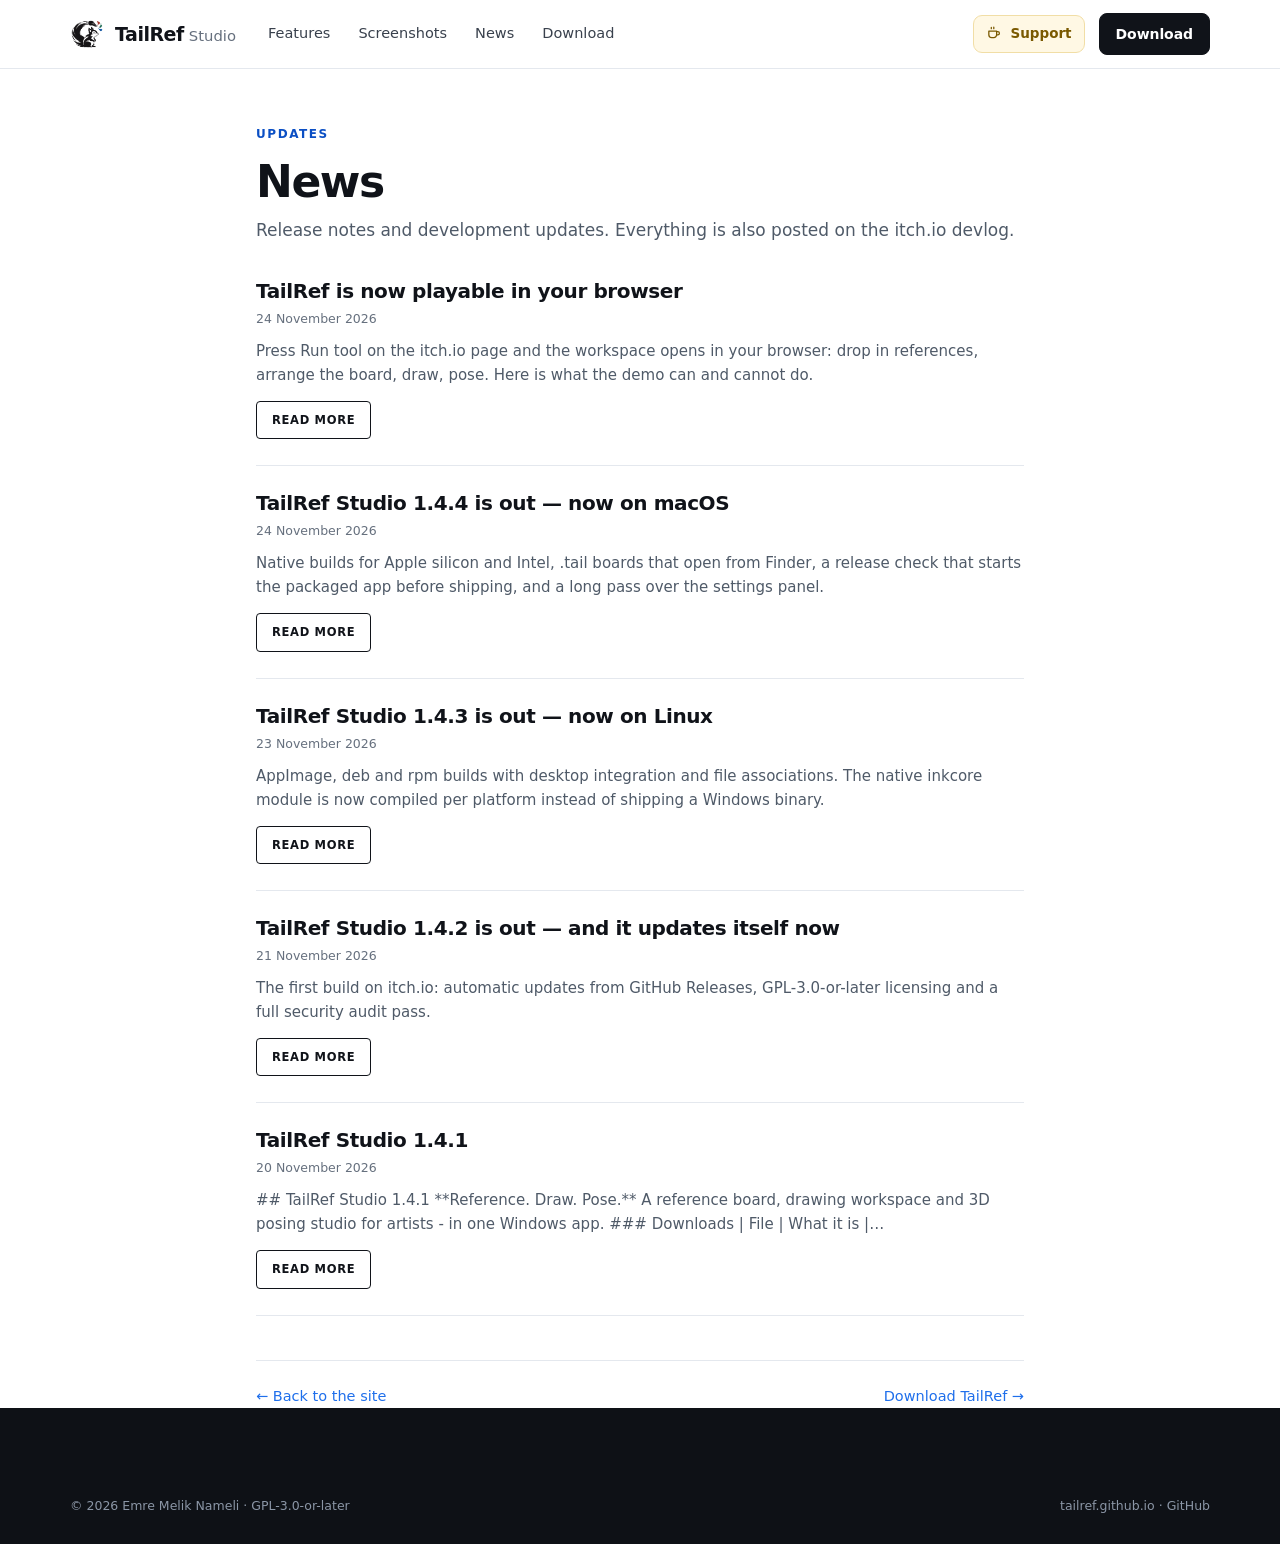
==== news/index.html @ 1ef4d55d "TailRef Studio website" ====
<!doctype html>
<html lang="en">
<head>
<meta charset="utf-8">
<meta name="viewport" content="width=device-width, initial-scale=1">
<title>News — TailRef Studio</title>
<meta name="description" content="Release notes, macOS and Linux launches, and development updates for TailRef Studio.">
<link rel="canonical" href="https://tailref.github.io/news/">
<link rel="alternate" type="application/rss+xml" title="TailRef Studio news" href="https://tailref.github.io/feed.xml">
<meta name="theme-color" content="#ffffff">
<meta name="author" content="Emre Melik Nameli">
<meta property="og:type" content="website">
<meta property="og:locale" content="en_US">
<meta property="og:site_name" content="TailRef Studio">
<meta property="og:title" content="News — TailRef Studio">
<meta property="og:description" content="Release notes, macOS and Linux launches, and development updates for TailRef Studio.">
<meta property="og:url" content="https://tailref.github.io/news/">
<meta property="og:image" content="https://tailref.github.io/assets/og.png">
<meta name="twitter:card" content="summary_large_image">
<meta name="twitter:image" content="https://tailref.github.io/assets/og.png">
<link rel="icon" href="../assets/favicon.png" sizes="256x256" type="image/png">
<link rel="stylesheet" href="../styles.css">
<script type="application/ld+json">
{
  "@context": "https://schema.org",
  "@graph": [
    {
      "@type": "CollectionPage",
      "@id": "https://tailref.github.io/news/#page",
      "url": "https://tailref.github.io/news/",
      "name": "News — TailRef Studio",
      "description": "Release notes, macOS and Linux launches, and development updates for TailRef Studio.",
      "inLanguage": "en",
      "isPartOf": { "@id": "https://tailref.github.io/#website" },
      "mainEntity": {
        "@type": "ItemList",
        "itemListElement": [
          { "@type": "ListItem", "position": 1, "url": "https://tailref.github.io/news/tailref-is-now-playable-in-your-browser.html", "name": "TailRef is now playable in your browser" },
          { "@type": "ListItem", "position": 2, "url": "https://tailref.github.io/news/tailref-studio-144-is-out-now-on-macos.html", "name": "TailRef Studio 1.4.4 is out — now on macOS" },
          { "@type": "ListItem", "position": 3, "url": "https://tailref.github.io/news/tailref-studio-143-is-out-now-on-linux.html", "name": "TailRef Studio 1.4.3 is out — now on Linux" },
          { "@type": "ListItem", "position": 4, "url": "https://tailref.github.io/news/tailref-studio-142-is-out-and-it-updates-itself-now.html", "name": "TailRef Studio 1.4.2 is out — and it updates itself now" }
        ]
      }
    },
    {
      "@type": "BreadcrumbList",
      "itemListElement": [
        { "@type": "ListItem", "position": 1, "name": "Home", "item": "https://tailref.github.io/" },
        { "@type": "ListItem", "position": 2, "name": "News", "item": "https://tailref.github.io/news/" }
      ]
    }
  ]
}
</script>
</head>
<body>
<a class="skip-link" href="#main">Skip to content</a>

<header class="site-head">
  <div class="wrap head-inner">
    <a class="brand" href="../index.html" aria-label="TailRef Studio — home">
      <img class="brand-mark" src="../assets/logo.png" width="36" height="36" alt="" decoding="async">
      <span class="brand-text">TailRef<em>Studio</em></span>
    </a>
          <button class="nav-btn" type="button" aria-label="Menu" aria-expanded="false" aria-controls="site-nav">
        <svg viewBox="0 0 24 24" width="18" height="18" fill="none" stroke="currentColor" stroke-width="2" stroke-linecap="round" aria-hidden="true"><path d="M4 7h16M4 12h16M4 17h16"/></svg>
      </button>
    <nav class="site-nav" id="site-nav" aria-label="Main">
      <a href="../index.html#features">Features</a>
      <a href="../index.html#screens">Screenshots</a>
      <a href="./">News</a>
      <a href="../index.html#download">Download</a>
    </nav>
    <div class="head-actions">
            <a class="head-link head-link-support" href="https://www.buymeacoffee.com/roxsmb" rel="noopener" aria-label="Support TailRef — buy me a coffee">
        <svg viewBox="0 0 24 24" width="17" height="17" fill="none" stroke="currentColor" stroke-width="1.8" stroke-linecap="round" stroke-linejoin="round" aria-hidden="true"><path d="M4 8.5h11v5.2a4 4 0 0 1-4 4H8a4 4 0 0 1-4-4V8.5Z"/><path d="M15 9.5h1.7a2.2 2.2 0 0 1 0 4.4H15"/><path d="M7.5 3.4v1.8M11 3v2.2"/></svg>
        <span class="support-text">Support</span>
      </a>
      <a class="btn btn-sm" href="../index.html#download">Download</a>
    </div>
  </div>
</header>

<main id="main">
  <div class="wrap">
    <section class="post" style="padding-bottom:0">
      <p class="post-kicker">Updates</p>
      <h1 style="margin-bottom:10px">News</h1>
      <p class="section-sub" style="margin-bottom:36px">Release notes and development updates. Everything is also posted on the <a href="https://roxsmb.itch.io/tailref/devlog" rel="noopener">itch.io devlog</a>.</p>

      <div class="news-list" data-news-list data-news-base="" data-news-limit="30" data-news-feed="../news.json">
        <article data-date="2026-11-24">
          <h2><a href="tailref-is-now-playable-in-your-browser.html">TailRef is now playable in your browser</a></h2>
          <p class="news-date">24 November 2026</p>
          <p class="news-excerpt">Press Run tool on the itch.io page and the workspace opens in your browser: drop in references, arrange the board, draw, pose. Here is what the demo can and cannot do.</p>
          <a class="btn btn-outline btn-xs" href="tailref-is-now-playable-in-your-browser.html" >Read more<span class="sr-only">: TailRef is now playable in your browser</span></a>
        </article>

        <article data-release="1.4.4" data-date="2026-11-24">
          <h2><a href="tailref-studio-144-is-out-now-on-macos.html">TailRef Studio 1.4.4 is out — now on macOS</a></h2>
          <p class="news-date">24 November 2026</p>
          <p class="news-excerpt">Native builds for Apple silicon and Intel, .tail boards that open from Finder, a release check that starts the packaged app before shipping, and a long pass over the settings panel.</p>
          <a class="btn btn-outline btn-xs" href="tailref-studio-144-is-out-now-on-macos.html" >Read more<span class="sr-only">: TailRef Studio 1.4.4 is out — now on macOS</span></a>
        </article>

        <article data-release="1.4.3" data-date="2026-11-23">
          <h2><a href="tailref-studio-143-is-out-now-on-linux.html">TailRef Studio 1.4.3 is out — now on Linux</a></h2>
          <p class="news-date">23 November 2026</p>
          <p class="news-excerpt">AppImage, deb and rpm builds with desktop integration and file associations. The native inkcore module is now compiled per platform instead of shipping a Windows binary.</p>
          <a class="btn btn-outline btn-xs" href="tailref-studio-143-is-out-now-on-linux.html" >Read more<span class="sr-only">: TailRef Studio 1.4.3 is out — now on Linux</span></a>
        </article>

        <article data-release="1.4.2" data-date="2026-11-21">
          <h2><a href="tailref-studio-142-is-out-and-it-updates-itself-now.html">TailRef Studio 1.4.2 is out — and it updates itself now</a></h2>
          <p class="news-date">21 November 2026</p>
          <p class="news-excerpt">The first build on itch.io: automatic updates from GitHub Releases, GPL-3.0-or-later licensing and a full security audit pass.</p>
          <a class="btn btn-outline btn-xs" href="tailref-studio-142-is-out-and-it-updates-itself-now.html" >Read more<span class="sr-only">: TailRef Studio 1.4.2 is out — and it updates itself now</span></a>
        </article>
      </div>

      <nav class="post-nav">
        <a href="../index.html">← Back to the site</a>
        <a href="../index.html#download">Download TailRef →</a>
      </nav>
    </section>
  </div>
</main>

<footer class="site-foot">
  <div class="wrap foot-legal">
    <span>© <span id="year">2026</span> Emre Melik Nameli · GPL-3.0-or-later</span>
    <span><a href="../index.html">tailref.github.io</a> · <a href="https://github.com/Roxsmb/tailref" rel="noopener">GitHub</a></span>
  </div>
</footer>
<script>document.getElementById("year").textContent = new Date().getFullYear();</script>
<script src="../releases.js" defer></script>
<script src="../nav.js" defer></script>
</body>
</html>
---- styles.css ----
/* ============================================================
   TailRef Studio — site styles
   ============================================================ */

:root{
  --ink:#101319;
  --ink-2:#39414d;
  --muted:#4f5a68;
  --muted-2:#66707e;
  --line:#e4e8ee;
  --line-strong:#d3d9e2;
  --bg:#ffffff;
  --soft:#f6f7fa;
  --soft-2:#eef1f6;
  --accent:#1f6feb;
  --accent-ink:#0b4fc4;
  --accent-soft:rgba(31,111,235,.08);
  --radius:18px;
  --radius-sm:12px;
  --wrap:1140px;
  --ease:cubic-bezier(.22,1,.36,1);
  --shadow-sm:0 1px 2px rgba(16,19,25,.04),0 8px 24px rgba(16,19,25,.05);
  --shadow-md:0 2px 4px rgba(16,19,25,.04),0 18px 50px rgba(16,19,25,.10);
  --shadow-lg:0 4px 8px rgba(16,19,25,.05),0 40px 90px rgba(16,19,25,.14);
}

*{box-sizing:border-box}

html{
  scroll-behavior:smooth;
  scroll-padding-top:84px;
  -webkit-text-size-adjust:100%;
}

body{
  margin:0;
  background:var(--bg);
  color:var(--ink);
  font:16px/1.6 ui-sans-serif,system-ui,-apple-system,"Segoe UI",Roboto,"Helvetica Neue",Arial,sans-serif;
  -webkit-font-smoothing:antialiased;
  -moz-osx-font-smoothing:grayscale;
  text-rendering:optimizeLegibility;
}

img{max-width:100%;height:auto;display:block}
picture{display:block}
a{color:inherit;text-decoration:none}
[hidden]{display:none!important}
h1,h2,h3,h4{margin:0;letter-spacing:-.02em;line-height:1.15}
p{margin:0}
code{
  font-family:ui-monospace,SFMono-Regular,"JetBrains Mono",Consolas,monospace;
  font-size:.9em;
  background:var(--soft-2);
  border:1px solid var(--line);
  border-radius:6px;
  padding:1px 5px;
  color:var(--ink-2);
}

.wrap{width:min(var(--wrap),calc(100% - 48px));margin-inline:auto}

.skip-link{
  position:absolute;left:-9999px;top:0;z-index:100;
  background:var(--ink);color:#fff;padding:10px 16px;border-radius:0 0 8px 0;
}
.skip-link:focus{left:0}

/* ---------------- header ---------------- */

.site-head{
  position:sticky;top:0;z-index:50;
  background:rgba(255,255,255,.94);
  backdrop-filter:saturate(180%) blur(18px);
  border-bottom:1px solid var(--line);
}
.head-inner{
  display:flex;align-items:center;gap:32px;
  height:68px;
}

.brand{display:inline-flex;align-items:center;gap:11px;flex:none}
.brand-mark{
  width:34px;height:34px;object-fit:contain;flex:none;
  border-radius:9px;
}
.brand-text{
  font-size:19px;font-weight:750;letter-spacing:-.025em;color:var(--ink);
  display:inline-flex;align-items:baseline;gap:5px;
}
.brand-text em{
  font-style:normal;font-weight:500;font-size:.78em;letter-spacing:0;
  color:var(--muted-2);
}

.site-nav{
  display:flex;align-items:center;gap:28px;
  font-size:14.5px;font-weight:500;color:var(--ink-2);
  margin-right:auto;
}
.site-nav a{padding:6px 0;position:relative}
.site-nav a:hover{color:var(--ink)}
.site-nav a::after{
  content:"";position:absolute;left:0;right:0;bottom:0;height:2px;
  background:var(--ink);border-radius:2px;
  transform:scaleX(0);transform-origin:left;transition:transform .2s var(--ease);
}
.site-nav a:hover::after{transform:scaleX(1)}

.head-actions{display:flex;align-items:center;gap:14px;flex:none}
.head-link{
  display:inline-flex;align-items:center;justify-content:center;
  color:var(--muted);padding:6px;border-radius:8px;transition:color .15s,background .15s;
}
.head-link:hover{color:var(--ink);background:var(--soft)}
.head-link-text{font-size:14px;font-weight:500;padding:6px 8px}

.head-link-support{
  gap:7px;padding:7px 12px;border-radius:9px;
  background:#fff8e4;border:1px solid #f1dea6;color:#7a5900;
  font-size:13.5px;font-weight:600;
}
.head-link-support:hover{background:#fff2cd;border-color:#e6cc84;color:#6a4c00}
.head-link-support svg{flex:none}

.nav-btn{
  display:none;align-items:center;justify-content:center;
  width:38px;height:38px;flex:none;
  background:#fff;border:1px solid var(--line-strong);border-radius:9px;
  color:var(--ink);cursor:pointer;
  transition:background .15s,border-color .15s;
}
.nav-btn:hover{background:var(--soft);border-color:var(--muted-2)}
.nav-btn svg{display:block}

.sr-only{
  position:absolute;width:1px;height:1px;padding:0;margin:-1px;
  overflow:hidden;clip:rect(0 0 0 0);white-space:nowrap;border:0;
}

/* ---------------- buttons ---------------- */

.btn{
  display:inline-flex;align-items:center;justify-content:center;gap:8px;
  padding:12px 22px;border-radius:10px;border:1px solid var(--ink);
  background:var(--ink);color:#fff;
  font:inherit;font-size:15px;font-weight:600;letter-spacing:-.005em;
  cursor:pointer;white-space:nowrap;
  transition:transform .18s var(--ease),background .18s,border-color .18s,box-shadow .18s;
}
.btn:hover{background:#000;transform:translateY(-1px);box-shadow:0 10px 24px rgba(16,19,25,.18)}
.btn:active{transform:translateY(0)}

.btn-sm{padding:9px 16px;font-size:14px;border-radius:8px}
.btn-lg{padding:15px 28px;font-size:16px;border-radius:12px}
.btn-block{width:100%;padding:12px 16px;font-size:14.5px}

.btn-ghost{
  background:#fff;color:var(--ink);border-color:var(--line-strong);
}
.btn-ghost:hover{background:var(--soft);border-color:var(--muted-2);box-shadow:none}

.btn-outline{
  background:transparent;color:var(--ink);border:1px solid var(--ink);
  font-size:12.5px;font-weight:600;letter-spacing:.06em;text-transform:uppercase;
  padding:10px 18px;border-radius:4px;
}
.btn-outline:hover{background:var(--ink);color:#fff;box-shadow:none;transform:none}
.btn-xs{padding:9px 15px;font-size:11.5px}

/* ---------------- hero ---------------- */

.hero{
  padding:76px 0 0;
  background:
    radial-gradient(900px 460px at 50% -10%,rgba(31,111,235,.10),transparent 70%),
    linear-gradient(180deg,#fbfcfe 0%,#ffffff 62%);
  border-bottom:1px solid var(--line);
}
.hero-copy{text-align:center;max-width:860px}

.eyebrow{
  display:inline-block;margin:0 0 20px;
  font-size:12px;font-weight:700;letter-spacing:.14em;text-transform:uppercase;
  color:var(--accent-ink);
}
.hero h1{
  font-size:clamp(40px,6.2vw,68px);
  font-weight:780;letter-spacing:-.042em;line-height:1.02;
  margin:0 0 22px;
}
.hero h1 span{display:block;color:var(--muted-2);font-weight:700}

.lede{
  margin:0 auto 32px;max-width:44em;
  font-size:18.5px;line-height:1.62;color:var(--muted);
}

.hero-cta{display:flex;justify-content:center;gap:12px;flex-wrap:wrap}

.hero-meta{
  margin:22px 0 0;font-size:13.5px;color:var(--muted-2);
  display:flex;align-items:center;justify-content:center;gap:10px;flex-wrap:wrap;
}
.hero-meta strong{color:var(--ink-2);font-weight:600}
.dot{width:3px;height:3px;border-radius:50%;background:var(--line-strong);display:inline-block}

.hero-shot{margin:58px 0 0;padding-bottom:0}
.hero-shot img{
  width:100%;border-radius:var(--radius) var(--radius) 0 0;
  border:1px solid var(--line-strong);border-bottom:0;
  box-shadow:var(--shadow-lg);
}

/* ---------------- pillars ---------------- */

.pillars{border-bottom:1px solid var(--line);background:#fff}
.pillars-grid{
  display:grid;grid-template-columns:repeat(3,1fr);
  gap:0;
}
.pillar{
  padding:34px 40px 38px;
  border-left:1px solid var(--line);
}
.pillar:first-child{border-left:0;padding-left:0}
.pillar:last-child{padding-right:0}
.pillar h2{
  font-size:12px;font-weight:700;letter-spacing:.13em;text-transform:uppercase;
  color:var(--accent);margin-bottom:10px;
}
.pillar p{font-size:15px;line-height:1.6;color:var(--muted)}

/* ---------------- sections ---------------- */

.section{padding:88px 0}
.section-soft{background:var(--soft);border-block:1px solid var(--line)}

.section-title{
  font-size:clamp(28px,3.6vw,40px);
  font-weight:740;letter-spacing:-.03em;line-height:1.1;
  margin:0 0 12px;
}
.section-sub{
  margin:0 0 48px;max-width:52em;
  font-size:17px;color:var(--muted);
}
.section-head{
  display:flex;align-items:flex-end;justify-content:space-between;
  gap:24px;margin-bottom:40px;
}
.section-head .section-title{margin:0}

/* ---------------- intro / what is ---------------- */

.intro-grid{
  display:grid;grid-template-columns:1.55fr .92fr;gap:64px;align-items:start;
}
.intro-copy .section-title{margin-bottom:18px;max-width:22ch}
.intro-copy p{
  margin:0 0 16px;max-width:64ch;
  font-size:16.5px;line-height:1.72;color:var(--muted);
}
.intro-copy p:last-child{margin-bottom:0}
.intro-copy a{color:var(--accent);border-bottom:1px solid rgba(31,111,235,.28)}
.intro-copy a:hover{border-bottom-color:currentColor}

.intro-side{
  padding:26px 28px;border:1px solid var(--line-strong);border-radius:14px;
  background:var(--soft);
}
.intro-side h3{
  margin:0 0 16px;font-size:11.5px;font-weight:700;
  letter-spacing:.13em;text-transform:uppercase;color:var(--muted-2);
}
.intro-list{
  list-style:none;margin:0 0 20px;padding:0;
  display:grid;gap:13px;font-size:14px;line-height:1.55;color:var(--muted);
}
.intro-list strong{display:block;color:var(--ink);font-weight:650;font-size:14.5px}
.link-arrow{
  display:inline-block;font-size:14px;font-weight:650;color:var(--accent-ink);
}
.link-arrow:hover{text-decoration:underline;text-underline-offset:3px}

/* ---------------- news ---------------- */

.news{border-bottom:1px solid var(--line)}
.news-grid{
  display:grid;grid-template-columns:repeat(4,1fr);gap:30px;
}
.news-card{display:flex;flex-direction:column;align-items:flex-start}
.news-card h3{
  font-size:18.5px;font-weight:680;letter-spacing:-.018em;line-height:1.32;
  margin:0 0 8px;
}
.news-card h3 a:hover{color:var(--accent)}
.news-date{
  font-size:12.5px;color:var(--muted-2);
  margin:0 0 12px;
}
.news-excerpt{
  font-size:14.5px;line-height:1.6;color:var(--muted);
  margin:0 0 18px;
}
.news-card .btn-outline{margin-top:auto}

/* ---------------- features ---------------- */

.feature{
  display:grid;grid-template-columns:1.08fr .92fr;
  gap:60px;align-items:center;
  padding:48px 0;
}
.feature + .feature{border-top:1px solid var(--line)}
.feature.reverse .feature-media{order:2}

.feature-media img{
  width:100%;border-radius:var(--radius-sm);
  border:1px solid var(--line-strong);
  box-shadow:var(--shadow-md);
}
.feature-copy h3{
  font-size:24px;font-weight:700;letter-spacing:-.022em;margin:0 0 12px;
}
.feature-copy p{font-size:16px;line-height:1.65;color:var(--muted);margin:0 0 18px}

.checks{list-style:none;margin:0;padding:0;display:grid;gap:9px}
.checks li{
  position:relative;padding-left:26px;
  font-size:14.5px;color:var(--ink-2);
}
.checks li::before{
  content:"";position:absolute;left:0;top:2px;
  width:16px;height:16px;border-radius:50%;
  background:var(--accent-soft);
}
.checks li::after{
  content:"";position:absolute;left:5px;top:6px;
  width:6px;height:3px;border-left:1.8px solid var(--accent);border-bottom:1.8px solid var(--accent);
  transform:rotate(-45deg);
}

.soon{
  display:inline-block;margin-left:4px;vertical-align:1px;
  padding:1px 7px;border-radius:999px;
  background:var(--soft-2);border:1px solid var(--line-strong);
  color:var(--muted);font-size:10.5px;font-weight:650;
  letter-spacing:.05em;text-transform:uppercase;white-space:nowrap;
}

/* ---------------- gallery ---------------- */

.gallery{display:grid;grid-template-columns:repeat(3,1fr);gap:22px}
.gallery figure{margin:0}
.gallery img{
  width:100%;aspect-ratio:16/9;object-fit:cover;
  border-radius:var(--radius-sm);
  border:1px solid var(--line-strong);
  background:var(--soft-2);
  box-shadow:var(--shadow-sm);
  transition:transform .25s var(--ease),box-shadow .25s var(--ease);
}
.gallery a:hover img{transform:translateY(-3px);box-shadow:var(--shadow-md)}
.gallery figcaption{
  margin-top:10px;font-size:13.5px;color:var(--muted);
}

/* ---------------- download ---------------- */

.download{border-bottom:1px solid var(--line)}

.os-hint{
  display:inline-block;margin-left:10px;
  padding:3px 10px;border-radius:999px;
  background:var(--accent-soft);color:var(--accent-ink);
  font-size:12.5px;font-weight:600;
}

.os-grid{display:grid;grid-template-columns:repeat(3,1fr);gap:20px}

.os-card{
  display:flex;flex-direction:column;
  background:#fff;border:1px solid var(--line-strong);
  border-radius:var(--radius);
  padding:26px 26px 24px;
  box-shadow:var(--shadow-sm);
  transition:border-color .2s,box-shadow .2s,transform .2s var(--ease);
}
.os-card:hover{border-color:var(--muted-2);box-shadow:var(--shadow-md);transform:translateY(-2px)}
.os-card.is-current{
  border-color:var(--accent);
  box-shadow:0 0 0 1px var(--accent),var(--shadow-md);
}

.os-head{display:flex;align-items:center;gap:14px;margin-bottom:22px}
.os-icon{
  display:inline-flex;align-items:center;justify-content:center;
  width:44px;height:44px;flex:none;
  border-radius:12px;background:var(--soft-2);color:var(--ink);
}
.os-card.is-current .os-icon{background:var(--accent-soft);color:var(--accent-ink)}
.os-head h3{font-size:18px;font-weight:700;letter-spacing:-.02em;margin:0 0 2px}
.os-sub{font-size:13px;color:var(--muted);margin:0}

.os-card .btn-block{margin-bottom:10px}
.link-quiet{
  display:block;font-size:13.5px;color:var(--accent);
  padding:5px 0;
}
.link-quiet:hover{text-decoration:underline;text-underline-offset:3px}
.os-card .link-quiet:first-of-type{margin-top:2px}

.dl-notes{
  display:grid;grid-template-columns:1fr 1fr;gap:48px;
  margin-top:48px;padding-top:34px;
  border-top:1px solid var(--line);
}
.dl-notes h3{
  font-size:12px;font-weight:700;letter-spacing:.12em;text-transform:uppercase;
  color:var(--muted-2);margin:0 0 14px;
}
.link-list{list-style:none;margin:0;padding:0;display:grid;gap:9px}
.link-list li{font-size:14.5px;color:var(--ink-2)}
.link-list a{color:var(--accent);border-bottom:1px solid transparent}
.link-list a:hover{border-bottom-color:currentColor}
.link-list.plain li{color:var(--muted);padding-left:0}

.dl-warning{
  margin:34px 0 0;padding:16px 20px;
  background:#fff;border:1px solid var(--line-strong);
  border-left:3px solid var(--accent);
  border-radius:8px;
  font-size:14px;color:var(--muted);
}
.dl-warning strong{color:var(--ink);font-weight:650}

/* ---------------- foss ---------------- */

.foss-grid{
  display:grid;grid-template-columns:repeat(4,1fr);gap:26px;
  margin-bottom:40px;
}
.foss-grid h3{font-size:15px;font-weight:650;margin:0 0 6px}
.foss-grid p{font-size:14px;line-height:1.6;color:var(--muted)}
.foss-cta{display:flex;gap:12px;flex-wrap:wrap}

/* ---------------- faq ---------------- */

.faq .section-title{margin-bottom:34px}
.faq details{border-bottom:1px solid var(--line);padding:20px 2px}
.faq details:first-of-type{border-top:1px solid var(--line)}
.faq summary{
  cursor:pointer;list-style:none;
  display:flex;align-items:center;justify-content:space-between;gap:20px;
  font-size:16.5px;font-weight:620;letter-spacing:-.01em;
}
.faq summary::-webkit-details-marker{display:none}
.faq summary::after{
  content:"";flex:none;
  width:12px;height:12px;
  border-right:1.8px solid var(--muted);
  border-bottom:1.8px solid var(--muted);
  transform:rotate(45deg) translateY(-2px);
  transition:transform .22s var(--ease);
}
.faq details[open] summary::after{transform:rotate(225deg) translateY(-2px)}
.faq details p{margin:14px 0 4px;max-width:64em;color:var(--muted);font-size:15.5px;line-height:1.65}
.faq details a{color:var(--accent)}
.faq details a:hover{text-decoration:underline;text-underline-offset:3px}

/* ---------------- article / news post ---------------- */

.post{max-width:768px;margin:0 auto;padding:56px 0 80px}
.post-kicker{
  font-size:12px;font-weight:700;letter-spacing:.13em;text-transform:uppercase;
  color:var(--accent-ink);
}
.post h1{
  font-size:clamp(30px,4.6vw,44px);font-weight:750;letter-spacing:-.032em;line-height:1.1;
  margin:14px 0 16px;
}
.post-meta{
  display:flex;align-items:center;gap:10px;flex-wrap:wrap;
  font-size:14px;color:var(--muted-2);
}
.post-meta strong{color:var(--ink-2);font-weight:600}

.post-body{margin-top:38px;font-size:17px;line-height:1.72;color:var(--ink-2)}
.post-body h2{
  font-size:23px;font-weight:700;letter-spacing:-.022em;color:var(--ink);
  margin:40px 0 12px;
}
.post-body h3{
  font-size:18.5px;font-weight:680;letter-spacing:-.015em;color:var(--ink);
  margin:32px 0 10px;
}
.post-body p{margin:0 0 18px}
.post-body ul{margin:0 0 18px;padding-left:22px}
.post-body li{margin:0 0 9px}
.post-body strong{color:var(--ink);font-weight:650}
.post-body a{color:var(--accent);border-bottom:1px solid rgba(31,111,235,.28)}
.post-body a:hover{border-bottom-color:currentColor}
.post-body figure{margin:26px 0}
.post-body figure img{
  width:100%;border-radius:12px;border:1px solid var(--line-strong);
  background:var(--soft-2);
}
.post-body figcaption{margin-top:9px;font-size:13.5px;color:var(--muted)}
.post-body pre{
  margin:0 0 18px;padding:14px 16px;border-radius:10px;
  background:#0f1217;color:#e6ebf2;overflow:auto;font-size:13.5px;line-height:1.6;
}
.post-body pre code{background:none;border:0;padding:0;color:inherit;font-size:inherit}

.post-body .table-wrap{
  margin:0 0 22px;border:1px solid var(--line-strong);border-radius:10px;
  overflow-x:auto;
}
.post-body table{width:100%;border-collapse:collapse;font-size:14.5px;min-width:420px}
.post-body th,.post-body td{
  padding:10px 14px;text-align:left;vertical-align:top;
  border-bottom:1px solid var(--line);
}
.post-body th{
  background:var(--soft);color:var(--ink);
  font-size:12.5px;font-weight:650;letter-spacing:.03em;
}
.post-body tbody tr:last-child td{border-bottom:0}
.post-body blockquote{
  margin:0 0 18px;padding:2px 0 2px 18px;
  border-left:3px solid var(--line-strong);color:var(--muted);
}
.post-body hr{border:0;border-top:1px solid var(--line);margin:34px 0}

.release-loading{padding:44px 0;color:var(--muted);font-size:15px}

.release-downloads{margin-top:40px;padding-top:28px;border-top:1px solid var(--line)}
.release-downloads h2{font-size:21px;font-weight:700;letter-spacing:-.02em;margin:0 0 4px}
.release-downloads ul{list-style:none;margin:16px 0 0;padding:0;display:grid;gap:8px}
.release-downloads li a{
  display:flex;align-items:baseline;justify-content:space-between;gap:16px;
  padding:11px 14px;border:1px solid var(--line-strong);border-radius:9px;
  font-size:14px;color:var(--ink-2);
  transition:background .15s,border-color .15s;
}
.release-downloads li a:hover{background:var(--soft);border-color:var(--muted-2)}
.release-size{color:var(--muted-2);font-size:12.5px;white-space:nowrap}
.release-note{margin-top:14px;font-size:13.5px;color:var(--muted)}
.release-note a{color:var(--accent)}

.post-cta{
  margin-top:46px;padding:24px 26px;
  display:flex;align-items:center;justify-content:space-between;gap:18px;flex-wrap:wrap;
  background:var(--soft);border:1px solid var(--line-strong);border-radius:14px;
}
.post-cta p{margin:0;font-size:14.5px;color:var(--muted)}
.post-cta strong{display:block;color:var(--ink);font-size:16px;margin-bottom:2px}

.post-nav{
  margin-top:44px;padding-top:24px;border-top:1px solid var(--line);
  display:flex;justify-content:space-between;gap:20px;flex-wrap:wrap;
  font-size:14.5px;
}
.post-nav a{color:var(--accent)}
.post-nav a:hover{text-decoration:underline;text-underline-offset:3px}

.news-list{display:grid;gap:0;max-width:820px}
.news-list article{padding:26px 0;border-bottom:1px solid var(--line)}
.news-list article:first-child{padding-top:0}
.news-list h2{font-size:20px;font-weight:680;letter-spacing:-.02em;margin:0 0 6px}
.news-list h2 a:hover{color:var(--accent)}
.news-list .news-date{margin:0 0 10px}
.news-list p.news-excerpt{margin:0 0 12px;color:var(--muted);font-size:15px}
.news-list .btn-outline{margin-top:2px}

/* ---------------- footer ---------------- */

.site-foot{
  background:#0e1116;color:#c8d0dc;
  padding:64px 0 28px;
}
.foot-top{
  display:grid;grid-template-columns:1.1fr 1.6fr;gap:56px;
  padding-bottom:44px;border-bottom:1px solid rgba(255,255,255,.10);
}
.brand-light .brand-text{color:#fff}
.brand-light .brand-text em{color:#7b8798}
.foot-brand p{
  margin:16px 0 0;max-width:30em;
  font-size:14.5px;line-height:1.6;color:#8d99a9;
}
.foot-cols{display:grid;grid-template-columns:repeat(3,1fr);gap:32px}
.foot-cols h3{
  font-size:11.5px;font-weight:700;letter-spacing:.13em;text-transform:uppercase;
  color:#8b96a6;margin:0 0 14px;
}
.foot-cols a{
  display:block;font-size:14.5px;color:#c8d0dc;padding:5px 0;
  transition:color .15s;
}
.foot-cols a:hover{color:#fff}

.foot-legal{
  display:flex;justify-content:space-between;gap:18px;flex-wrap:wrap;
  padding-top:24px;font-size:12.5px;color:#8b96a6;
}

/* ---------------- focus & motion ---------------- */

a:focus-visible,summary:focus-visible,button:focus-visible{
  outline:2px solid var(--accent);outline-offset:3px;border-radius:4px;
}
@media (prefers-reduced-motion:reduce){
  html{scroll-behavior:auto}
  *{transition:none!important;animation:none!important}
}

/* ---------------- responsive ---------------- */

@media (max-width:1040px){
  .head-link-text{display:none}
  .news-grid{grid-template-columns:1fr 1fr;gap:34px}
  .os-grid{grid-template-columns:1fr;gap:16px}
  .os-card{padding:22px}
  .foss-grid{grid-template-columns:1fr 1fr;gap:30px}
  .feature{gap:36px}
}

@media (max-width:900px){
  .site-head{position:sticky}
  .nav-btn{display:inline-flex}
  .site-nav{
    display:none;
    position:absolute;top:100%;left:0;right:0;
    flex-direction:column;align-items:stretch;gap:0;
    margin:0;padding:6px 22px 14px;
    background:#fff;border-bottom:1px solid var(--line);
    box-shadow:0 18px 32px rgba(16,19,25,.08);
    font-size:15.5px;
  }
  .site-nav.is-open{display:flex}
  .site-nav a{padding:13px 0;border-top:1px solid var(--line)}
  .site-nav a::after{display:none}
  .head-actions{margin-left:auto}
  .hero{padding-top:56px}
  .pillars-grid{grid-template-columns:1fr}
  .pillar{border-left:0;border-top:1px solid var(--line);padding:26px 0}
  .pillar:first-child{border-top:0;padding-top:34px}
  .pillar:last-child{padding-bottom:34px}
  .feature,.feature.reverse{grid-template-columns:1fr;gap:22px}
  .intro-grid{grid-template-columns:1fr;gap:30px}
  .intro-copy .section-title{max-width:none}
  .feature.reverse .feature-media{order:0}
  .gallery{grid-template-columns:1fr 1fr}
  .dl-notes{grid-template-columns:1fr;gap:32px}
  .foot-top{grid-template-columns:1fr;gap:36px}
}

@media (max-width:680px){
  .wrap{width:calc(100% - 36px)}
  .head-inner{gap:14px}
  .head-actions{gap:8px}
  .support-text{display:none}
  .head-link-support{padding:7px 9px}
  .section{padding:64px 0}
  .hero{padding-top:44px}
  .hero h1{letter-spacing:-.03em}
  .lede{font-size:16.5px}
  .hero-shot{margin-top:38px}
  .news-grid{grid-template-columns:1fr}
  .gallery{grid-template-columns:1fr}
  .foss-grid{grid-template-columns:1fr}
  .section-head{flex-direction:column;align-items:flex-start;gap:16px}
  .foot-cols{grid-template-columns:1fr 1fr;gap:24px}
  .head-link-text{display:none}
  .hero-meta{font-size:12.5px}
}

@media (max-width:520px){
  .head-actions .head-link:not(.head-link-support){display:none}
  .brand-text em{display:none}
  .head-inner{gap:10px}
  .btn-sm{padding:9px 13px}
}
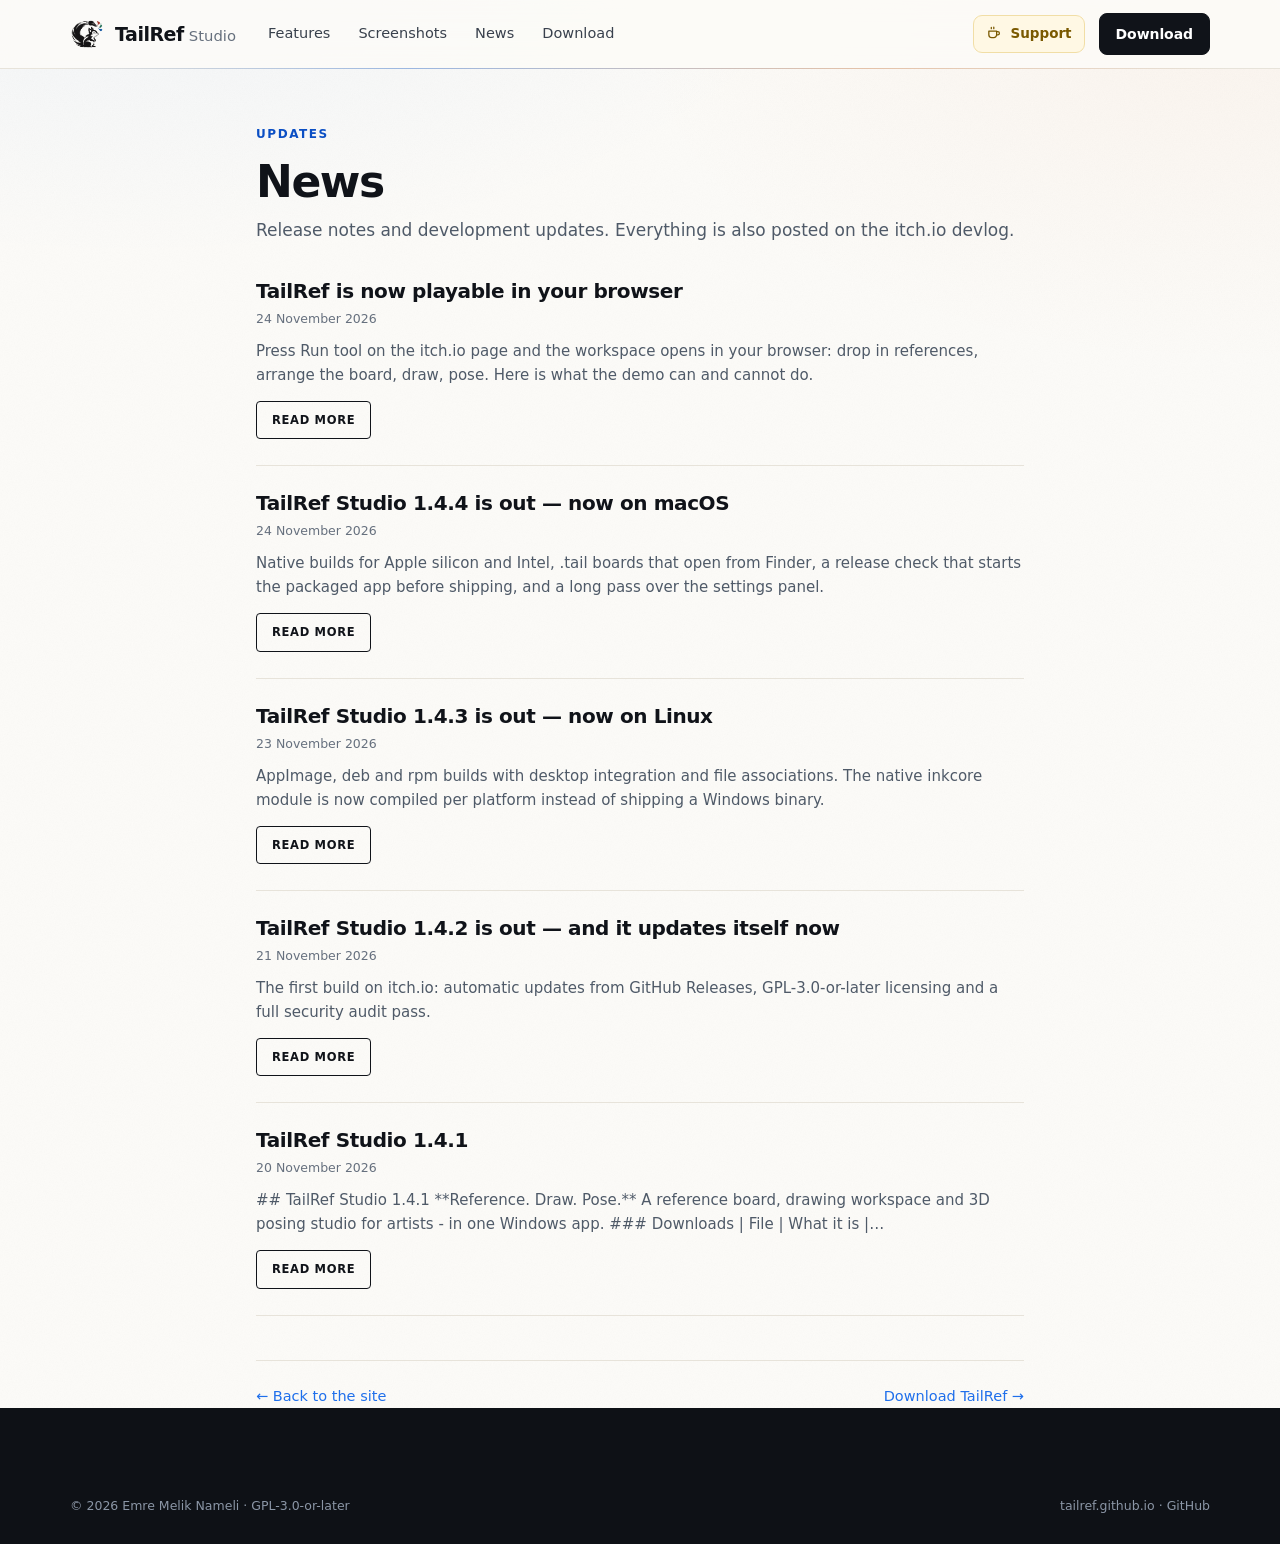
==== commit 4224b107: "Artistic paper background, SEO and news automation" ====
--- a/news/index.html
+++ b/news/index.html
@@ -7,7 +7,7 @@
 <meta name="description" content="Release notes, macOS and Linux launches, and development updates for TailRef Studio.">
 <link rel="canonical" href="https://tailref.github.io/news/">
 <link rel="alternate" type="application/rss+xml" title="TailRef Studio news" href="https://tailref.github.io/feed.xml">
-<meta name="theme-color" content="#ffffff">
+<meta name="theme-color" content="#fcfbf8">
 <meta name="author" content="Emre Melik Nameli">
 <meta property="og:type" content="website">
 <meta property="og:locale" content="en_US">
--- a/styles.css
+++ b/styles.css
@@ -7,11 +7,11 @@
   --ink-2:#39414d;
   --muted:#4f5a68;
   --muted-2:#66707e;
-  --line:#e4e8ee;
-  --line-strong:#d3d9e2;
-  --bg:#ffffff;
-  --soft:#f6f7fa;
-  --soft-2:#eef1f6;
+  --line:#e7e3da;
+  --line-strong:#d8d2c6;
+  --bg:#fcfbf8;
+  --soft:#f7f5f0;
+  --soft-2:#efece5;
   --accent:#1f6feb;
   --accent-ink:#0b4fc4;
   --accent-soft:rgba(31,111,235,.08);
@@ -34,7 +34,12 @@
 
 body{
   margin:0;
-  background:var(--bg);
+  background-color:var(--bg);
+  background-image:
+    radial-gradient(1200px 620px at 10% -8%,rgba(31,111,235,.06),transparent 62%),
+    radial-gradient(1000px 560px at 96% 2%,rgba(224,132,74,.055),transparent 60%),
+    url("data:image/svg+xml,%3Csvg xmlns='http://www.w3.org/2000/svg' width='180' height='180'%3E%3Cfilter id='n'%3E%3CfeTurbulence type='fractalNoise' baseFrequency='.9' numOctaves='2' stitchTiles='stitch'/%3E%3CfeColorMatrix type='saturate' values='0'/%3E%3C/filter%3E%3Crect width='180' height='180' filter='url(%23n)' opacity='.045'/%3E%3C/svg%3E");
+  background-repeat:no-repeat,no-repeat,repeat;
   color:var(--ink);
   font:16px/1.6 ui-sans-serif,system-ui,-apple-system,"Segoe UI",Roboto,"Helvetica Neue",Arial,sans-serif;
   -webkit-font-smoothing:antialiased;
@@ -70,9 +75,14 @@
 
 .site-head{
   position:sticky;top:0;z-index:50;
-  background:rgba(255,255,255,.94);
+  background:rgba(252,251,248,.9);
   backdrop-filter:saturate(180%) blur(18px);
   border-bottom:1px solid var(--line);
+}
+.site-head::after{
+  content:"";position:absolute;left:0;right:0;bottom:-1px;height:1px;
+  background:linear-gradient(90deg,transparent 4%,rgba(31,111,235,.38) 32%,rgba(224,132,74,.34) 68%,transparent 96%);
+  pointer-events:none;
 }
 .head-inner{
   display:flex;align-items:center;gap:32px;
@@ -171,12 +181,25 @@
 /* ---------------- hero ---------------- */
 
 .hero{
+  position:relative;
   padding:76px 0 0;
+  overflow:hidden;
   background:
-    radial-gradient(900px 460px at 50% -10%,rgba(31,111,235,.10),transparent 70%),
-    linear-gradient(180deg,#fbfcfe 0%,#ffffff 62%);
+    radial-gradient(820px 420px at 16% -6%,rgba(31,111,235,.10),transparent 68%),
+    radial-gradient(720px 380px at 86% 0%,rgba(224,132,74,.08),transparent 66%);
   border-bottom:1px solid var(--line);
 }
+.hero::before{
+  content:"";position:absolute;inset:0;pointer-events:none;
+  background-image:
+    linear-gradient(to right,rgba(16,19,25,.05) 1px,transparent 1px),
+    linear-gradient(to bottom,rgba(16,19,25,.05) 1px,transparent 1px);
+  background-size:52px 52px;
+  -webkit-mask-image:radial-gradient(120% 92% at 50% 0%,#000 0%,transparent 64%);
+  mask-image:radial-gradient(120% 92% at 50% 0%,#000 0%,transparent 64%);
+  opacity:.6;
+}
+.hero > *{position:relative;z-index:1}
 .hero-copy{text-align:center;max-width:860px}
 
 .eyebrow{
@@ -214,7 +237,7 @@
 
 /* ---------------- pillars ---------------- */
 
-.pillars{border-bottom:1px solid var(--line);background:#fff}
+.pillars{border-bottom:1px solid var(--line);background:transparent}
 .pillars-grid{
   display:grid;grid-template-columns:repeat(3,1fr);
   gap:0;
@@ -234,7 +257,7 @@
 /* ---------------- sections ---------------- */
 
 .section{padding:88px 0}
-.section-soft{background:var(--soft);border-block:1px solid var(--line)}
+.section-soft{background:radial-gradient(900px 420px at 12% 0%,rgba(31,111,235,.045),transparent 68%),var(--soft);border-block:1px solid var(--line)}
 
 .section-title{
   font-size:clamp(28px,3.6vw,40px);
